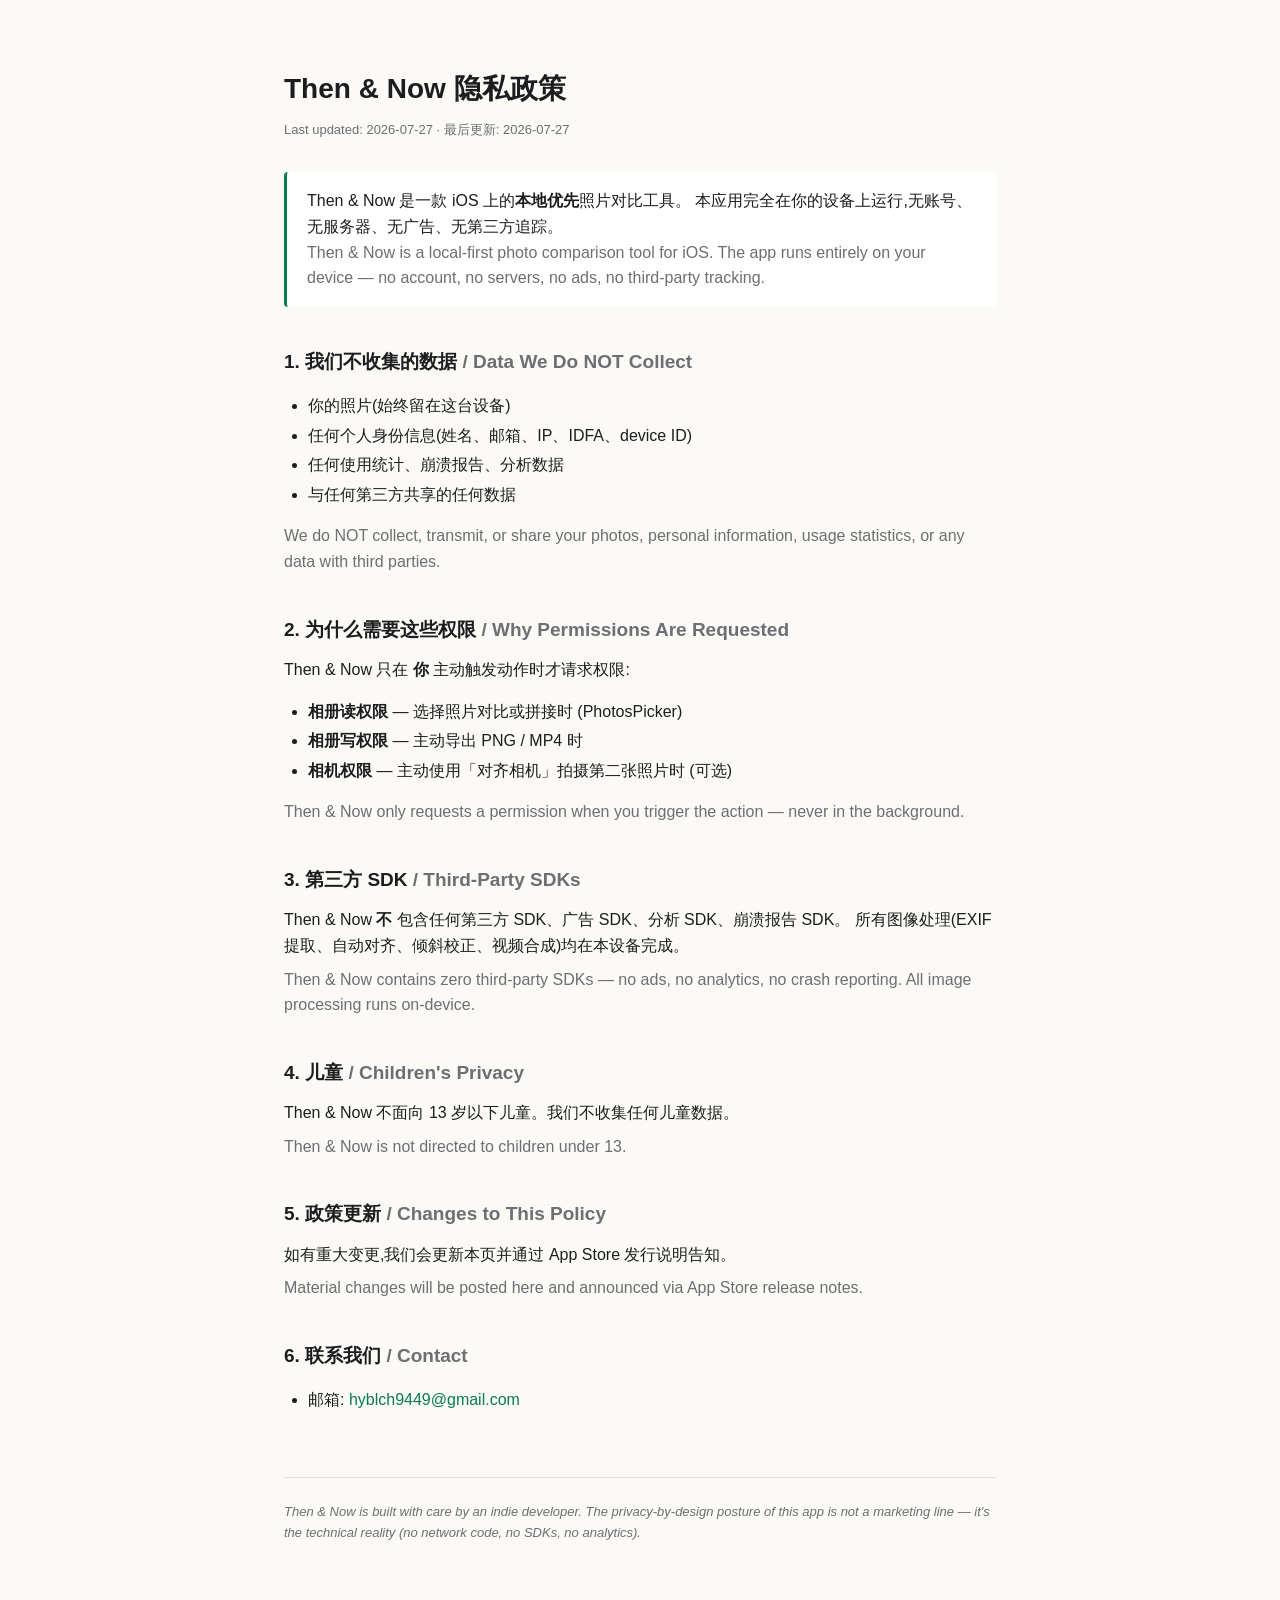
==== thenandnow/privacy.html @ aa645ef0 "feat: ThenAndNow privacy + support pages" ====
<!DOCTYPE html>
<html lang="zh-Hans">
<head>
    <meta charset="UTF-8">
    <meta name="viewport" content="width=device-width, initial-scale=1.0">
    <meta name="description" content="Then & Now Privacy Policy — local-first photo compare + timelapse app. Zero data collection, zero tracking.">
    <title>Then & Now 隐私政策 / Privacy Policy</title>
    <style>
        :root {
            --ink: #1d1d1f;
            --muted: #6e6e73;
            --bg: #fbfaf6;
            --surface: #ffffff;
            --accent: #0a7c4f;
            --border: #e3e3e0;
        }
        @media (prefers-color-scheme: dark) {
            :root {
                --ink: #f5f5f7;
                --muted: #aeaeb2;
                --bg: #1c1c1e;
                --surface: #2c2c2e;
                --border: #3a3a3c;
            }
        }
        * { box-sizing: border-box; }
        body {
            font-family: -apple-system, BlinkMacSystemFont, "PingFang SC", "Hiragino Sans GB", "Microsoft YaHei", sans-serif;
            max-width: 760px;
            margin: 0 auto;
            padding: 48px 24px 96px;
            background: var(--bg);
            color: var(--ink);
            line-height: 1.6;
        }
        h1 { font-size: 28px; margin-bottom: 8px; font-weight: 600; }
        h2 { font-size: 19px; margin-top: 40px; margin-bottom: 12px; font-weight: 600; }
        h3 { font-size: 16px; margin-top: 24px; font-weight: 500; }
        p { margin: 8px 0; }
        .updated { color: var(--muted); font-size: 13px; margin-bottom: 32px; }
        .lede { font-size: 16px; padding: 16px 20px; background: var(--surface); border-left: 3px solid var(--accent); border-radius: 4px; margin: 24px 0; }
        .bilingual { color: var(--muted); }
        ul { padding-left: 24px; }
        li { margin: 4px 0; }
        a { color: var(--accent); text-decoration: none; }
        a:hover { text-decoration: underline; }
        hr { border: none; border-top: 1px solid var(--border); margin: 32px 0; }
        code { background: var(--surface); padding: 2px 6px; border-radius: 3px; font-family: ui-monospace, "SF Mono", monospace; font-size: 13px; }
        .footer { margin-top: 64px; padding-top: 24px; border-top: 1px solid var(--border); color: var(--muted); font-size: 13px; }
    </style>
</head>
<body>
    <h1>Then &amp; Now 隐私政策</h1>
    <p class="updated">Last updated: 2026-07-27 · 最后更新: 2026-07-27</p>

    <div class="lede">
        Then &amp; Now 是一款 iOS 上的<strong>本地优先</strong>照片对比工具。
        本应用完全在你的设备上运行,无账号、无服务器、无广告、无第三方追踪。<br>
        <span class="bilingual">Then &amp; Now is a local-first photo comparison tool for iOS. The app runs entirely on your device — no account, no servers, no ads, no third-party tracking.</span>
    </div>

    <h2>1. 我们不收集的数据 <span class="bilingual">/ Data We Do NOT Collect</span></h2>
    <ul>
        <li>你的照片(始终留在这台设备)</li>
        <li>任何个人身份信息(姓名、邮箱、IP、IDFA、device ID)</li>
        <li>任何使用统计、崩溃报告、分析数据</li>
        <li>与任何第三方共享的任何数据</li>
    </ul>
    <p class="bilingual">We do NOT collect, transmit, or share your photos, personal information, usage statistics, or any data with third parties.</p>

    <h2>2. 为什么需要这些权限 <span class="bilingual">/ Why Permissions Are Requested</span></h2>
    <p>Then &amp; Now 只在 <strong>你</strong> 主动触发动作时才请求权限:</p>
    <ul>
        <li><strong>相册读权限</strong> — 选择照片对比或拼接时 (PhotosPicker)</li>
        <li><strong>相册写权限</strong> — 主动导出 PNG / MP4 时</li>
        <li><strong>相机权限</strong> — 主动使用「对齐相机」拍摄第二张照片时 (可选)</li>
    </ul>
    <p class="bilingual">Then &amp; Now only requests a permission when you trigger the action — never in the background.</p>

    <h2>3. 第三方 SDK <span class="bilingual">/ Third-Party SDKs</span></h2>
    <p>Then &amp; Now <strong>不</strong> 包含任何第三方 SDK、广告 SDK、分析 SDK、崩溃报告 SDK。
    所有图像处理(EXIF 提取、自动对齐、倾斜校正、视频合成)均在本设备完成。</p>
    <p class="bilingual">Then &amp; Now contains zero third-party SDKs — no ads, no analytics, no crash reporting. All image processing runs on-device.</p>

    <h2>4. 儿童 <span class="bilingual">/ Children's Privacy</span></h2>
    <p>Then &amp; Now 不面向 13 岁以下儿童。我们不收集任何儿童数据。</p>
    <p class="bilingual">Then &amp; Now is not directed to children under 13.</p>

    <h2>5. 政策更新 <span class="bilingual">/ Changes to This Policy</span></h2>
    <p>如有重大变更,我们会更新本页并通过 App Store 发行说明告知。</p>
    <p class="bilingual">Material changes will be posted here and announced via App Store release notes.</p>

    <h2>6. 联系我们 <span class="bilingual">/ Contact</span></h2>
    <ul>
        <li>邮箱: <a href="mailto:hyblch9449@gmail.com">hyblch9449@gmail.com</a></li>
    </ul>

    <div class="footer">
        <em>Then &amp; Now is built with care by an indie developer. The privacy-by-design posture of this app is not a marketing line — it's the technical reality (no network code, no SDKs, no analytics).</em>
    </div>
</body>
</html>
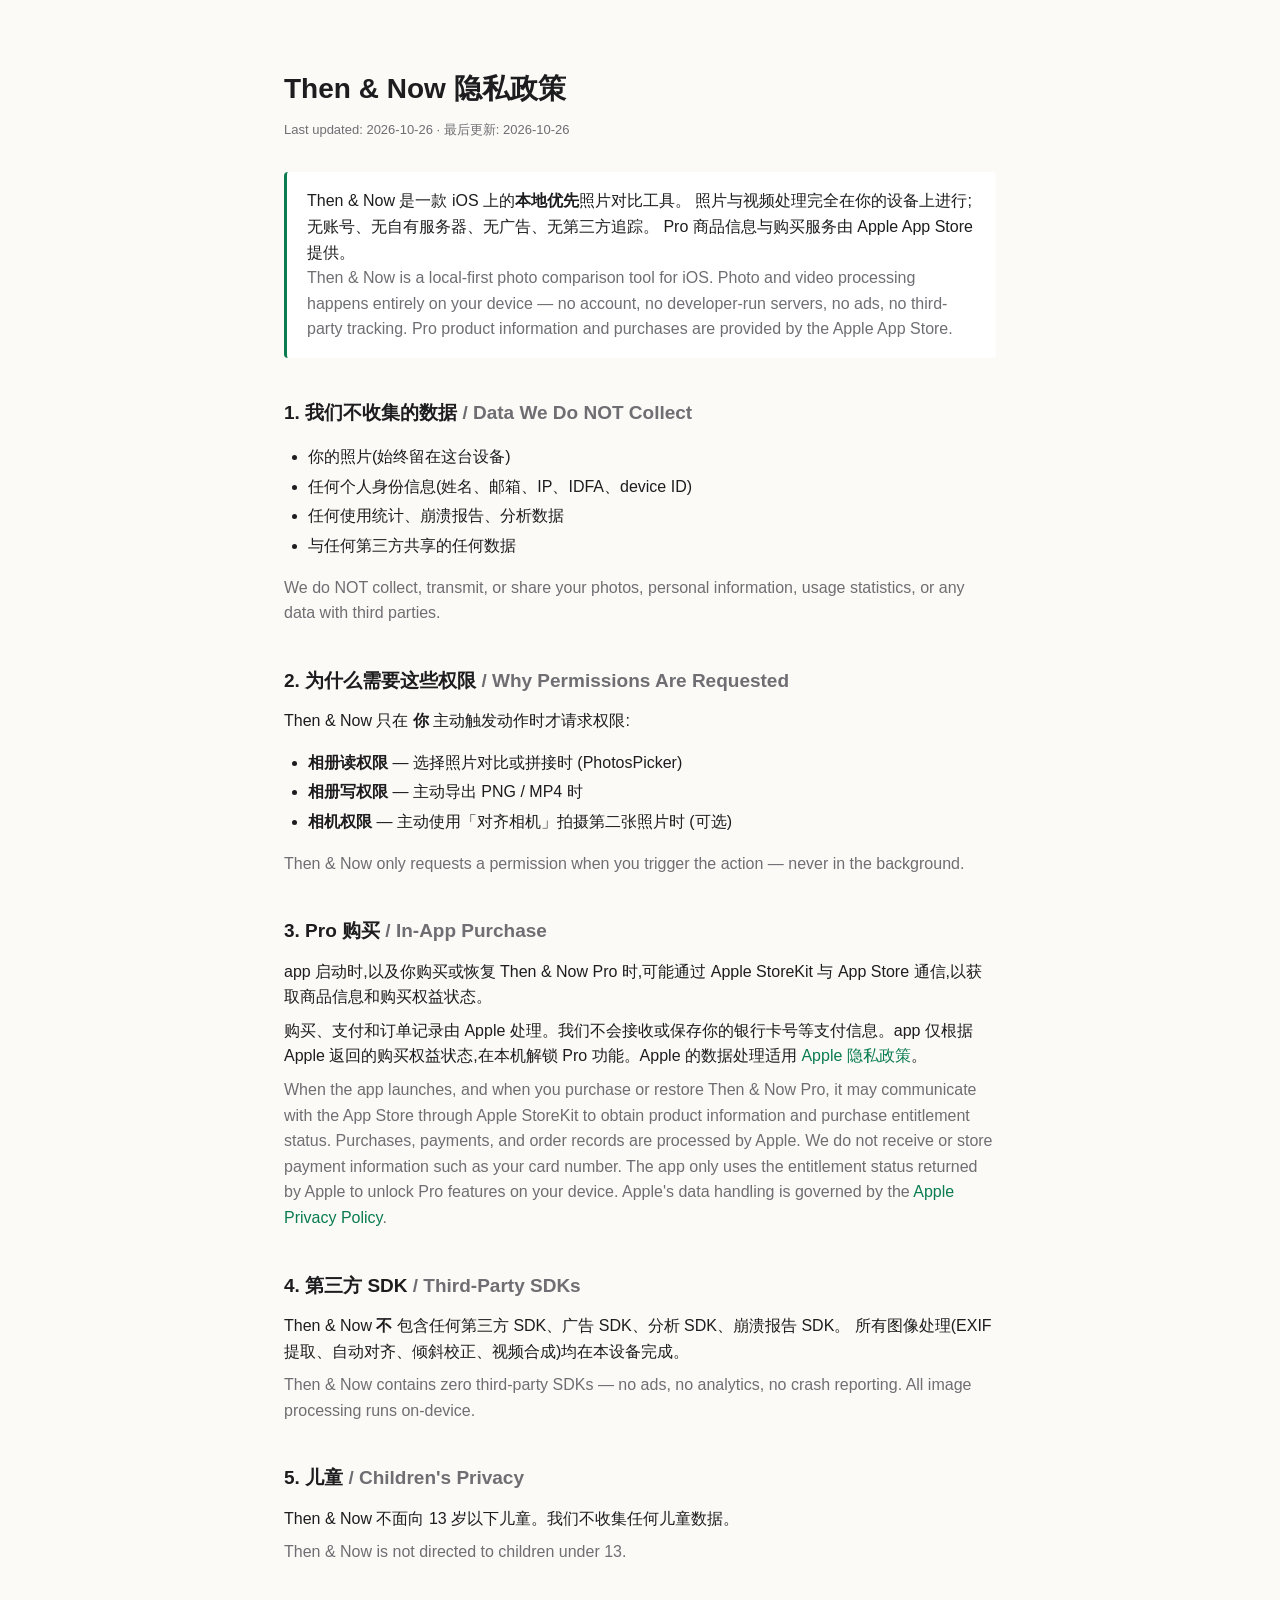
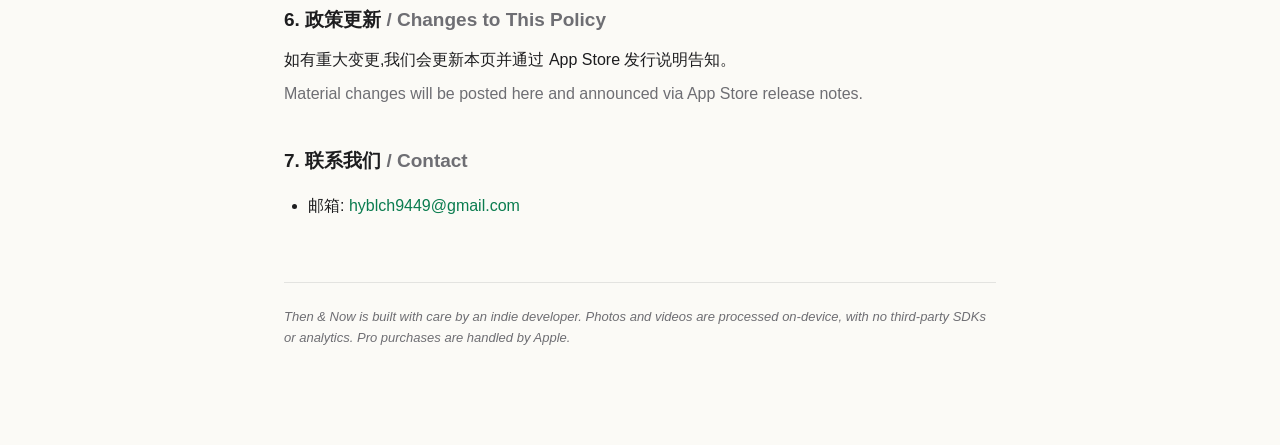
==== commit 458a6457: "Update ThenAndNow privacy for StoreKit Co-Authored-By: Kimi <noreply@moonshot.cn>" ====
--- a/thenandnow/privacy.html
+++ b/thenandnow/privacy.html
@@ -51,12 +51,13 @@
 </head>
 <body>
     <h1>Then &amp; Now 隐私政策</h1>
-    <p class="updated">Last updated: 2026-07-27 · 最后更新: 2026-07-27</p>
+    <p class="updated">Last updated: 2026-10-26 · 最后更新: 2026-10-26</p>
 
     <div class="lede">
         Then &amp; Now 是一款 iOS 上的<strong>本地优先</strong>照片对比工具。
-        本应用完全在你的设备上运行,无账号、无服务器、无广告、无第三方追踪。<br>
-        <span class="bilingual">Then &amp; Now is a local-first photo comparison tool for iOS. The app runs entirely on your device — no account, no servers, no ads, no third-party tracking.</span>
+        照片与视频处理完全在你的设备上进行;无账号、无自有服务器、无广告、无第三方追踪。
+        Pro 商品信息与购买服务由 Apple App Store 提供。<br>
+        <span class="bilingual">Then &amp; Now is a local-first photo comparison tool for iOS. Photo and video processing happens entirely on your device — no account, no developer-run servers, no ads, no third-party tracking. Pro product information and purchases are provided by the Apple App Store.</span>
     </div>
 
     <h2>1. 我们不收集的数据 <span class="bilingual">/ Data We Do NOT Collect</span></h2>
@@ -77,26 +78,31 @@
     </ul>
     <p class="bilingual">Then &amp; Now only requests a permission when you trigger the action — never in the background.</p>
 
-    <h2>3. 第三方 SDK <span class="bilingual">/ Third-Party SDKs</span></h2>
+    <h2>3. Pro 购买 <span class="bilingual">/ In-App Purchase</span></h2>
+    <p>app 启动时,以及你购买或恢复 Then &amp; Now Pro 时,可能通过 Apple StoreKit 与 App Store 通信,以获取商品信息和购买权益状态。</p>
+    <p>购买、支付和订单记录由 Apple 处理。我们不会接收或保存你的银行卡号等支付信息。app 仅根据 Apple 返回的购买权益状态,在本机解锁 Pro 功能。Apple 的数据处理适用 <a href="https://www.apple.com/legal/privacy/zh/">Apple 隐私政策</a>。</p>
+    <p class="bilingual">When the app launches, and when you purchase or restore Then &amp; Now Pro, it may communicate with the App Store through Apple StoreKit to obtain product information and purchase entitlement status. Purchases, payments, and order records are processed by Apple. We do not receive or store payment information such as your card number. The app only uses the entitlement status returned by Apple to unlock Pro features on your device. Apple's data handling is governed by the <a href="https://www.apple.com/legal/privacy/">Apple Privacy Policy</a>.</p>
+
+    <h2>4. 第三方 SDK <span class="bilingual">/ Third-Party SDKs</span></h2>
     <p>Then &amp; Now <strong>不</strong> 包含任何第三方 SDK、广告 SDK、分析 SDK、崩溃报告 SDK。
     所有图像处理(EXIF 提取、自动对齐、倾斜校正、视频合成)均在本设备完成。</p>
     <p class="bilingual">Then &amp; Now contains zero third-party SDKs — no ads, no analytics, no crash reporting. All image processing runs on-device.</p>
 
-    <h2>4. 儿童 <span class="bilingual">/ Children's Privacy</span></h2>
+    <h2>5. 儿童 <span class="bilingual">/ Children's Privacy</span></h2>
     <p>Then &amp; Now 不面向 13 岁以下儿童。我们不收集任何儿童数据。</p>
     <p class="bilingual">Then &amp; Now is not directed to children under 13.</p>
 
-    <h2>5. 政策更新 <span class="bilingual">/ Changes to This Policy</span></h2>
+    <h2>6. 政策更新 <span class="bilingual">/ Changes to This Policy</span></h2>
     <p>如有重大变更,我们会更新本页并通过 App Store 发行说明告知。</p>
     <p class="bilingual">Material changes will be posted here and announced via App Store release notes.</p>
 
-    <h2>6. 联系我们 <span class="bilingual">/ Contact</span></h2>
+    <h2>7. 联系我们 <span class="bilingual">/ Contact</span></h2>
     <ul>
         <li>邮箱: <a href="mailto:hyblch9449@gmail.com">hyblch9449@gmail.com</a></li>
     </ul>
 
     <div class="footer">
-        <em>Then &amp; Now is built with care by an indie developer. The privacy-by-design posture of this app is not a marketing line — it's the technical reality (no network code, no SDKs, no analytics).</em>
+        <em>Then &amp; Now is built with care by an indie developer. Photos and videos are processed on-device, with no third-party SDKs or analytics. Pro purchases are handled by Apple.</em>
     </div>
 </body>
 </html>
